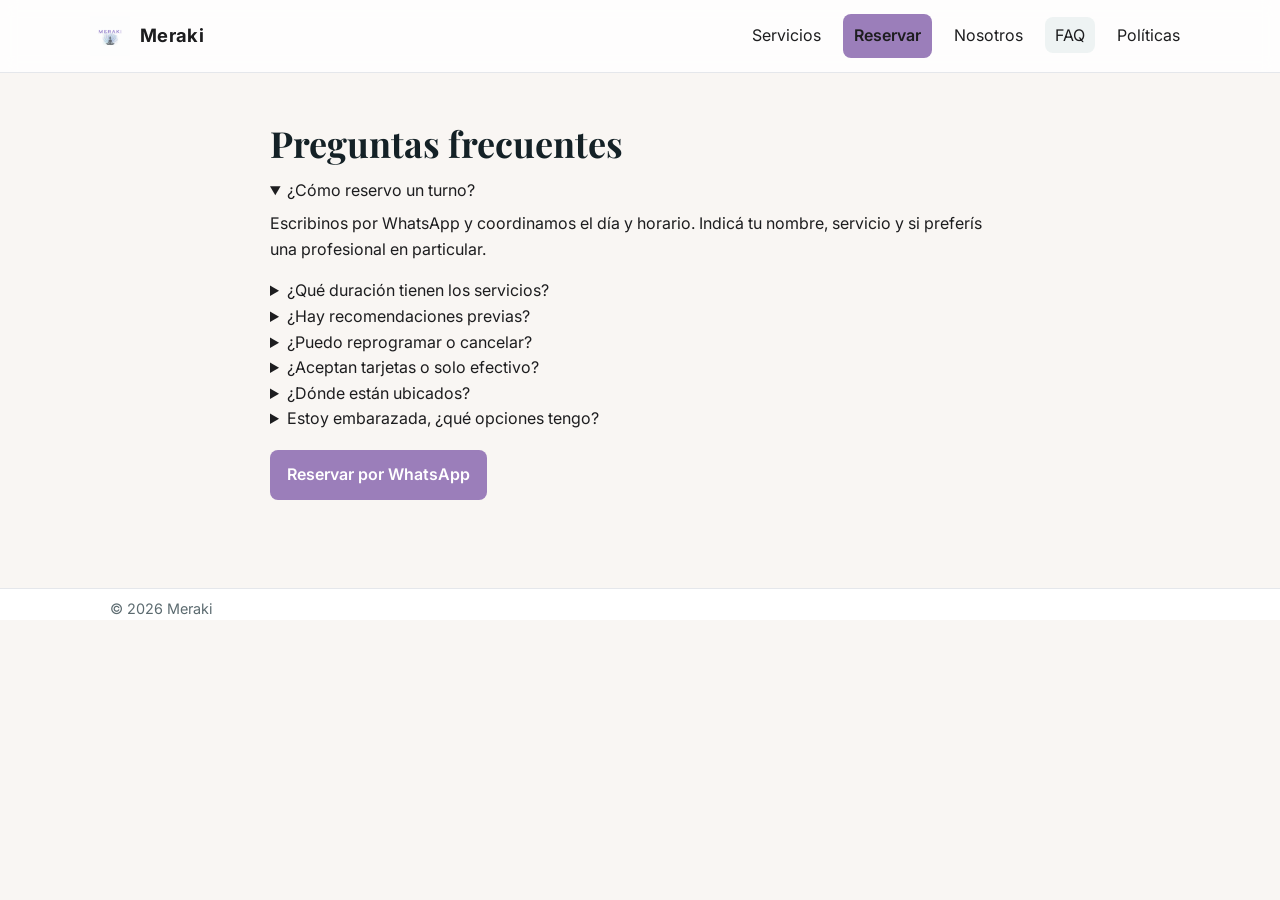
==== faq.html @ e916bfb5 "Primer commit - Sitio web Meraki con nuevos colores lila y beige" ====
<!doctype html>
<html lang="es-AR">
  <head>
    <meta charset="utf-8" />
    <meta name="viewport" content="width=device-width, initial-scale=1" />
    <title>Preguntas frecuentes | Meraki</title>
    <meta name="description" content="Preguntas frecuentes sobre reservas, duración de sesiones y recomendaciones en Meraki." />
    <link rel="preconnect" href="https://fonts.googleapis.com" />
    <link rel="preconnect" href="https://fonts.gstatic.com" crossorigin />
    <link href="https://fonts.googleapis.com/css2?family=Inter:wght@400;500;600;700&family=Playfair+Display:wght@500;700&display=swap" rel="stylesheet" />
    <link rel="stylesheet" href="assets/css/style.css" />
  </head>
  <body>
    <header class="site-header">
      <div class="container header-inner">
        <a href="index.html" class="brand" aria-label="Meraki inicio">
          <img src="assets/img/logo.png" alt="Logo Meraki" class="brand-logo" />
          <span class="brand-name">Meraki</span>
        </a>
        <nav class="main-nav" aria-label="Navegación principal">
          <ul>
            <li><a href="servicios.html">Servicios</a></li>
            <li><a href="reservas.html" class="btn btn-primary">Reservar</a></li>
            <li><a href="nosotros.html">Nosotros</a></li>
            <li><a class="active" href="faq.html">FAQ</a></li>
            <li><a href="politicas.html">Políticas</a></li>
          </ul>
        </nav>
      </div>
    </header>

    <main class="section-pad">
      <div class="container narrow">
        <h1>Preguntas frecuentes</h1>

        <details open>
          <summary>¿Cómo reservo un turno?</summary>
          <p>Escribinos por WhatsApp y coordinamos el día y horario. Indicá tu nombre, servicio y si preferís una profesional en particular.</p>
        </details>
        <details>
          <summary>¿Qué duración tienen los servicios?</summary>
          <p>Depende del servicio, entre 45 y 75 minutos. Te confirmamos al momento de la reserva.</p>
        </details>
        <details>
          <summary>¿Hay recomendaciones previas?</summary>
          <p>Te sugerimos llegar 10 minutos antes, evitar comidas pesadas y avisarnos sobre condiciones médicas relevantes.</p>
        </details>
        <details>
          <summary>¿Puedo reprogramar o cancelar?</summary>
          <p>Sí, con 24 horas de anticipación para reprogramar sin costo.</p>
        </details>
        <details>
          <summary>¿Aceptan tarjetas o solo efectivo?</summary>
          <p>Por ahora, efectivo o transferencia. Consultá otras opciones por WhatsApp.</p>
        </details>
        <details>
          <summary>¿Dónde están ubicados?</summary>
          <p>Brasil y Monseñor Sueldo, Catamarca Capital.</p>
        </details>
        <details>
          <summary>Estoy embarazada, ¿qué opciones tengo?</summary>
          <p>Consultanos para evaluar alternativas seguras según tu etapa.</p>
        </details>

        <div class="section-cta">
          <a class="btn btn-primary" href="https://wa.me/543834938577" target="_blank" rel="noopener">Reservar por WhatsApp</a>
        </div>
      </div>
    </main>

    <footer class="site-footer">
      <div class="container tiny">
        <p class="muted">© <span id="year"></span> Meraki</p>
      </div>
    </footer>

    <script src="assets/js/main.js"></script>
  </body>
  </html>
---- assets/css/style.css ----
/* Base design tokens */
:root {
  --color-primary: #9b7eba; /* lila suave */
  --color-primary-600: #826ba5;
  --color-secondary: #e8d5c4; /* beige cálido */
  --color-bg: #f9f6f3;
  --color-surface: #ffffff;
  --color-text: #1d1d1f;
  --color-muted: #5c6b70;
  --color-border: #e5e7eb;

  --radius-sm: 8px;
  --radius-md: 14px;
  --radius-lg: 20px;

  --shadow-sm: 0 1px 2px rgba(0,0,0,.06);
  --shadow-md: 0 6px 16px rgba(0,0,0,.08);

  --container: 1100px;
}

* { box-sizing: border-box; }
html, body { height: 100%; }
body {
  margin: 0;
  font-family: Inter, system-ui, -apple-system, Segoe UI, Roboto, Ubuntu, Cantarell, 'Helvetica Neue', Arial, 'Noto Sans', 'Apple Color Emoji', 'Segoe UI Emoji', 'Segoe UI Symbol';
  color: var(--color-text);
  background: var(--color-bg);
  line-height: 1.6;
}

h1, h2, h3 { font-family: 'Playfair Display', Georgia, 'Times New Roman', Times, serif; color: #142126; line-height: 1.25; }
h1 { font-size: 2.25rem; margin: 0 0 .75rem; }
h2 { font-size: 1.75rem; margin: 0 0 .5rem; }
h3 { font-size: 1.25rem; margin: .5rem 0 .25rem; }
p { margin: .5rem 0 1rem; }
ul { padding-left: 1.25rem; }

.muted { color: var(--color-muted); }
.tiny { font-size: .9rem; }

.container { width: 100%; max-width: var(--container); margin: 0 auto; padding: 0 20px; }
.narrow { max-width: 780px; }

.btn { display: inline-block; border-radius: var(--radius-sm); padding: .7rem 1rem; text-decoration: none; font-weight: 600; transition: transform .05s ease, background .2s ease, color .2s ease; border: 1px solid transparent; }
.btn:active { transform: translateY(1px); }
.btn-primary { background: var(--color-primary); color: #fff; }
.btn-primary:hover { background: var(--color-primary-600); }
.btn-secondary { background: var(--color-surface); border-color: var(--color-border); color: var(--color-text); }
.btn-secondary:hover { box-shadow: var(--shadow-sm); }
.btn-ghost { background: transparent; border-color: var(--color-border); color: var(--color-text); }
.btn-lg { padding: .9rem 1.25rem; font-size: 1.05rem; }

.link { color: var(--color-primary); text-decoration: none; }
.link:hover { text-decoration: underline; }

header.site-header {
  position: sticky; top: 0; z-index: 20;
  background: rgba(255,255,255,.8);
  backdrop-filter: blur(8px);
  border-bottom: 1px solid var(--color-border);
}
.header-inner { display: flex; align-items: center; justify-content: space-between; gap: 20px; padding: 14px 0; }

.brand { display: inline-flex; align-items: center; gap: 10px; text-decoration: none; color: inherit; font-weight: 700; }
.brand-logo { width: 40px; height: 40px; object-fit: contain; }
.brand-name { letter-spacing: .3px; font-size: 1.15rem; }
.brand-inline { display: inline-flex; align-items: center; gap: 8px; }

.main-nav ul { display: flex; align-items: center; gap: 12px; list-style: none; margin: 0; padding: 0; }
.main-nav a { text-decoration: none; color: inherit; padding: 8px 10px; border-radius: 8px; }
.main-nav a.active { background: #eef3f3; }

.hero { padding: 40px 0 10px; }
.hero-inner { display: grid; grid-template-columns: 1.1fr .9fr; gap: 32px; align-items: center; }
.hero-ctas { display: flex; gap: 10px; margin: 14px 0 8px; }
.hours, .address { color: var(--color-muted); margin: 6px 0; }
.hero-media img { width: 100%; height: 100%; object-fit: cover; border-radius: var(--radius-lg); box-shadow: var(--shadow-md); }
.hero-media .media-placeholder { background: #e9f2f2; border: 1px dashed #b9cdcd; color: #3b4c4c; display: grid; place-items: center; height: 320px; border-radius: var(--radius-lg); }

.section-pad { padding: 48px 0; }
.section-alt { background: #fbfbfc; }
.section-cta { margin-top: 18px; }

.cards-grid { display: grid; grid-template-columns: repeat(4, 1fr); gap: 16px; }
.card { background: var(--color-surface); border: 1px solid var(--color-border); border-radius: var(--radius-md); padding: 16px; box-shadow: var(--shadow-sm); }
.card .by { color: var(--color-muted); font-size: .95rem; }

.list-inline { list-style: none; padding: 0; display: grid; gap: 6px; }

.team-grid { display: grid; grid-template-columns: repeat(4, 1fr); gap: 16px; }
.team-card { background: var(--color-surface); border: 1px solid var(--color-border); border-radius: var(--radius-md); padding: 16px; text-align: center; }
.media-placeholder.sm { height: 140px; border-radius: var(--radius-md); background: #f0f3f3; border: 1px dashed #c4d1d1; color: #496162; display: grid; place-items: center; margin-bottom: 10px; }

.service-groups { display: grid; grid-template-columns: repeat(2, 1fr); gap: 24px; margin-top: 12px; }
.service-group { background: var(--color-surface); border: 1px solid var(--color-border); border-radius: var(--radius-md); padding: 16px; }
.service-list { margin: .25rem 0 0; }

footer.site-footer { margin-top: 40px; border-top: 1px solid var(--color-border); background: #fff; }
.footer-inner { display: grid; grid-template-columns: 1fr 1fr auto; gap: 16px; padding: 20px 0; }

@media (max-width: 960px) {
  .hero-inner { grid-template-columns: 1fr; }
  .cards-grid { grid-template-columns: repeat(2, 1fr); }
  .team-grid { grid-template-columns: repeat(2, 1fr); }
  .footer-inner { grid-template-columns: 1fr; }
}
@media (max-width: 560px) {
  .cards-grid { grid-template-columns: 1fr; }
  .team-grid { grid-template-columns: 1fr; }
}
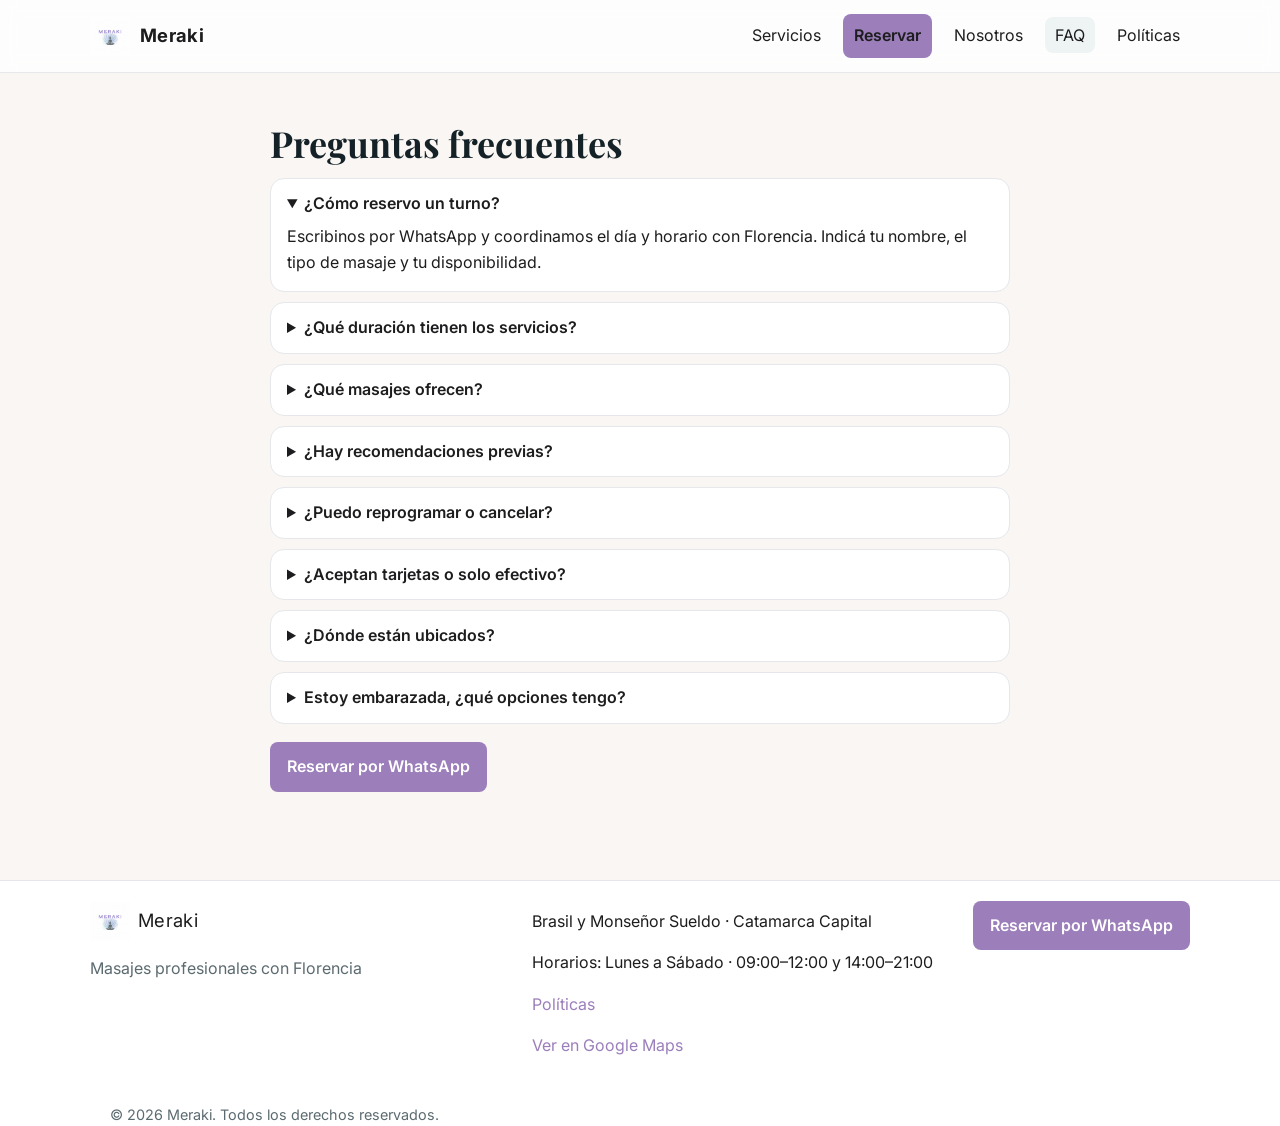
==== commit f50b23e6: "Centrar el sitio en Florencia y corregir pendientes Deja solo los masajes de Florencia, reorganiza N" ====
--- a/faq.html
+++ b/faq.html
@@ -4,7 +4,8 @@
     <meta charset="utf-8" />
     <meta name="viewport" content="width=device-width, initial-scale=1" />
     <title>Preguntas frecuentes | Meraki</title>
-    <meta name="description" content="Preguntas frecuentes sobre reservas, duración de sesiones y recomendaciones en Meraki." />
+    <meta name="description" content="Preguntas frecuentes sobre reservas, duración de sesiones y recomendaciones en Meraki con Florencia." />
+    <link rel="icon" type="image/png" href="assets/img/favicon.png" />
     <link rel="preconnect" href="https://fonts.googleapis.com" />
     <link rel="preconnect" href="https://fonts.gstatic.com" crossorigin />
     <link href="https://fonts.googleapis.com/css2?family=Inter:wght@400;500;600;700&family=Playfair+Display:wght@500;700&display=swap" rel="stylesheet" />
@@ -14,9 +15,10 @@
     <header class="site-header">
       <div class="container header-inner">
         <a href="index.html" class="brand" aria-label="Meraki inicio">
-          <img src="assets/img/logo.png" alt="Logo Meraki" class="brand-logo" />
+          <img src="assets/img/logo.png" alt="Logo Meraki" class="brand-logo" width="40" height="40" />
           <span class="brand-name">Meraki</span>
         </a>
+        <button class="menu-toggle" aria-label="Abrir menú" aria-expanded="false">☰</button>
         <nav class="main-nav" aria-label="Navegación principal">
           <ul>
             <li><a href="servicios.html">Servicios</a></li>
@@ -35,11 +37,15 @@
 
         <details open>
           <summary>¿Cómo reservo un turno?</summary>
-          <p>Escribinos por WhatsApp y coordinamos el día y horario. Indicá tu nombre, servicio y si preferís una profesional en particular.</p>
+          <p>Escribinos por WhatsApp y coordinamos el día y horario con Florencia. Indicá tu nombre, el tipo de masaje y tu disponibilidad.</p>
         </details>
         <details>
           <summary>¿Qué duración tienen los servicios?</summary>
           <p>Depende del servicio, entre 45 y 75 minutos. Te confirmamos al momento de la reserva.</p>
+        </details>
+        <details>
+          <summary>¿Qué masajes ofrecen?</summary>
+          <p>Descontracturante, relajante, para ciático y para bruxismo. Todos realizados por Florencia.</p>
         </details>
         <details>
           <summary>¿Hay recomendaciones previas?</summary>
@@ -59,23 +65,39 @@
         </details>
         <details>
           <summary>Estoy embarazada, ¿qué opciones tengo?</summary>
-          <p>Consultanos para evaluar alternativas seguras según tu etapa.</p>
+          <p>Consultanos por WhatsApp para evaluar alternativas seguras según tu etapa.</p>
         </details>
 
         <div class="section-cta">
-          <a class="btn btn-primary" href="https://wa.me/543834938577" target="_blank" rel="noopener">Reservar por WhatsApp</a>
+          <a id="faq-wsp" class="btn btn-primary" href="https://wa.me/543834938577" target="_blank" rel="noopener">Reservar por WhatsApp</a>
         </div>
       </div>
     </main>
 
     <footer class="site-footer">
+      <div class="container footer-inner">
+        <div>
+          <div class="brand-inline">
+            <img src="assets/img/logo.png" alt="Logo Meraki" class="brand-logo" width="40" height="40" />
+            <span class="brand-name">Meraki</span>
+          </div>
+          <p class="muted">Masajes profesionales con Florencia</p>
+        </div>
+        <div class="footer-info">
+          <p>Brasil y Monseñor Sueldo · Catamarca Capital</p>
+          <p>Horarios: Lunes a Sábado · 09:00–12:00 y 14:00–21:00</p>
+          <p><a class="link" href="politicas.html">Políticas</a></p>
+          <p><a id="footer-map" class="link" href="https://www.google.com/maps/search/?api=1&amp;query=Brasil%20y%20Monse%C3%B1or%20Sueldo%2C%20Catamarca%20Capital" target="_blank" rel="noopener">Ver en Google Maps</a></p>
+        </div>
+        <div class="footer-cta">
+          <a id="footer-wsp" class="btn btn-primary" href="https://wa.me/543834938577" target="_blank" rel="noopener">Reservar por WhatsApp</a>
+        </div>
+      </div>
       <div class="container tiny">
-        <p class="muted">© <span id="year"></span> Meraki</p>
+        <p class="muted">© <span id="year"></span> Meraki. Todos los derechos reservados.</p>
       </div>
     </footer>
 
     <script src="assets/js/main.js"></script>
   </body>
-  </html>
-
-
+</html>
--- a/assets/css/style.css
+++ b/assets/css/style.css
@@ -1,8 +1,8 @@
 /* Base design tokens */
 :root {
-  --color-primary: #9b7eba; /* lila suave */
+  --color-primary: #9b7eba;
   --color-primary-600: #826ba5;
-  --color-secondary: #e8d5c4; /* beige cálido */
+  --color-secondary: #e8d5c4;
   --color-bg: #f9f6f3;
   --color-surface: #ffffff;
   --color-text: #1d1d1f;
@@ -42,6 +42,13 @@
 .container { width: 100%; max-width: var(--container); margin: 0 auto; padding: 0 20px; }
 .narrow { max-width: 780px; }
 
+a:focus-visible,
+button:focus-visible,
+summary:focus-visible {
+  outline: 2px solid var(--color-primary);
+  outline-offset: 2px;
+}
+
 .btn { display: inline-block; border-radius: var(--radius-sm); padding: .7rem 1rem; text-decoration: none; font-weight: 600; transition: transform .05s ease, background .2s ease, color .2s ease; border: 1px solid transparent; }
 .btn:active { transform: translateY(1px); }
 .btn-primary { background: var(--color-primary); color: #fff; }
@@ -73,7 +80,7 @@
 
 .hero { padding: 40px 0 10px; }
 .hero-inner { display: grid; grid-template-columns: 1.1fr .9fr; gap: 32px; align-items: center; }
-.hero-ctas { display: flex; gap: 10px; margin: 14px 0 8px; }
+.hero-ctas { display: flex; flex-wrap: wrap; gap: 10px; margin: 14px 0 8px; }
 .hours, .address { color: var(--color-muted); margin: 6px 0; }
 .hero-media img { width: 100%; height: 100%; object-fit: cover; border-radius: var(--radius-lg); box-shadow: var(--shadow-md); }
 .hero-media .media-placeholder { background: #e9f2f2; border: 1px dashed #b9cdcd; color: #3b4c4c; display: grid; place-items: center; height: 320px; border-radius: var(--radius-lg); }
@@ -82,34 +89,101 @@
 .section-alt { background: #fbfbfc; }
 .section-cta { margin-top: 18px; }
 
-.cards-grid { display: grid; grid-template-columns: repeat(4, 1fr); gap: 16px; }
+.cards-grid { display: grid; grid-template-columns: repeat(2, 1fr); gap: 16px; }
+.cards-grid.four { grid-template-columns: repeat(2, 1fr); }
 .card { background: var(--color-surface); border: 1px solid var(--color-border); border-radius: var(--radius-md); padding: 16px; box-shadow: var(--shadow-sm); }
 .card .by { color: var(--color-muted); font-size: .95rem; }
 
 .list-inline { list-style: none; padding: 0; display: grid; gap: 6px; }
 
-.team-grid { display: grid; grid-template-columns: repeat(4, 1fr); gap: 16px; }
-.team-card { background: var(--color-surface); border: 1px solid var(--color-border); border-radius: var(--radius-md); padding: 16px; text-align: center; }
-.media-placeholder.sm { height: 140px; border-radius: var(--radius-md); background: #f0f3f3; border: 1px dashed #c4d1d1; color: #496162; display: grid; place-items: center; margin-bottom: 10px; }
+.about-block {
+  display: grid;
+  grid-template-columns: 1.2fr .8fr;
+  gap: 28px;
+  align-items: start;
+  background: var(--color-surface);
+  border: 1px solid var(--color-border);
+  border-radius: var(--radius-lg);
+  padding: 24px;
+  box-shadow: var(--shadow-sm);
+}
+.about-highlights {
+  list-style: none;
+  padding: 0;
+  margin: 0;
+  display: grid;
+  gap: 10px;
+}
+.about-highlights li {
+  background: var(--color-bg);
+  border-radius: var(--radius-sm);
+  padding: 12px 14px;
+  border: 1px solid var(--color-border);
+}
+.about-highlights strong { display: block; margin-bottom: 2px; }
 
 .service-groups { display: grid; grid-template-columns: repeat(2, 1fr); gap: 24px; margin-top: 12px; }
 .service-group { background: var(--color-surface); border: 1px solid var(--color-border); border-radius: var(--radius-md); padding: 16px; }
 .service-list { margin: .25rem 0 0; }
+.service-list li { margin-bottom: .35rem; }
+
+.page-intro { margin-bottom: 1.5rem; }
+
+details {
+  background: var(--color-surface);
+  border: 1px solid var(--color-border);
+  border-radius: var(--radius-md);
+  padding: 12px 16px;
+  margin-bottom: 10px;
+}
+details summary {
+  cursor: pointer;
+  font-weight: 600;
+}
+details p { margin-bottom: .25rem; }
 
 footer.site-footer { margin-top: 40px; border-top: 1px solid var(--color-border); background: #fff; }
-.footer-inner { display: grid; grid-template-columns: 1fr 1fr auto; gap: 16px; padding: 20px 0; }
+.footer-inner { display: grid; grid-template-columns: 1fr 1fr auto; gap: 16px; padding: 20px 0; align-items: start; }
+
+.menu-toggle { display: none; background: none; border: none; font-size: 1.5rem; cursor: pointer; padding: 8px; color: var(--color-text); }
 
 @media (max-width: 960px) {
   .hero-inner { grid-template-columns: 1fr; }
-  .cards-grid { grid-template-columns: repeat(2, 1fr); }
-  .team-grid { grid-template-columns: repeat(2, 1fr); }
+  .hero-media { order: -1; margin-bottom: 20px; }
+  .cards-grid,
+  .cards-grid.four { grid-template-columns: 1fr; }
+  .about-block { grid-template-columns: 1fr; }
   .footer-inner { grid-template-columns: 1fr; }
-}
-@media (max-width: 560px) {
-  .cards-grid { grid-template-columns: 1fr; }
-  .team-grid { grid-template-columns: 1fr; }
+  .service-groups { grid-template-columns: 1fr; }
+
+  .menu-toggle { display: block; }
+  .main-nav {
+    position: fixed;
+    top: 60px;
+    left: 0;
+    right: 0;
+    background: var(--color-surface);
+    border-bottom: 1px solid var(--color-border);
+    box-shadow: var(--shadow-md);
+    transform: translateY(-100%);
+    opacity: 0;
+    transition: transform .3s ease, opacity .3s ease;
+    pointer-events: none;
+    z-index: 100;
+  }
+  .main-nav.active { transform: translateY(0); opacity: 1; pointer-events: all; }
+  .main-nav ul { flex-direction: column; padding: 16px; gap: 8px; }
+  .main-nav li { width: 100%; }
+  .main-nav a { display: block; width: 100%; text-align: left; padding: 12px 16px; }
 }
 
+@media (max-width: 560px) {
+  h1 { font-size: 1.75rem; }
+  h2 { font-size: 1.5rem; }
 
+  .hero-ctas { flex-direction: column; width: 100%; }
+  .hero-ctas .btn { width: 100%; text-align: center; justify-content: center; }
 
-
+  .btn-lg { font-size: 1rem; }
+  .container { padding: 0 16px; }
+}
